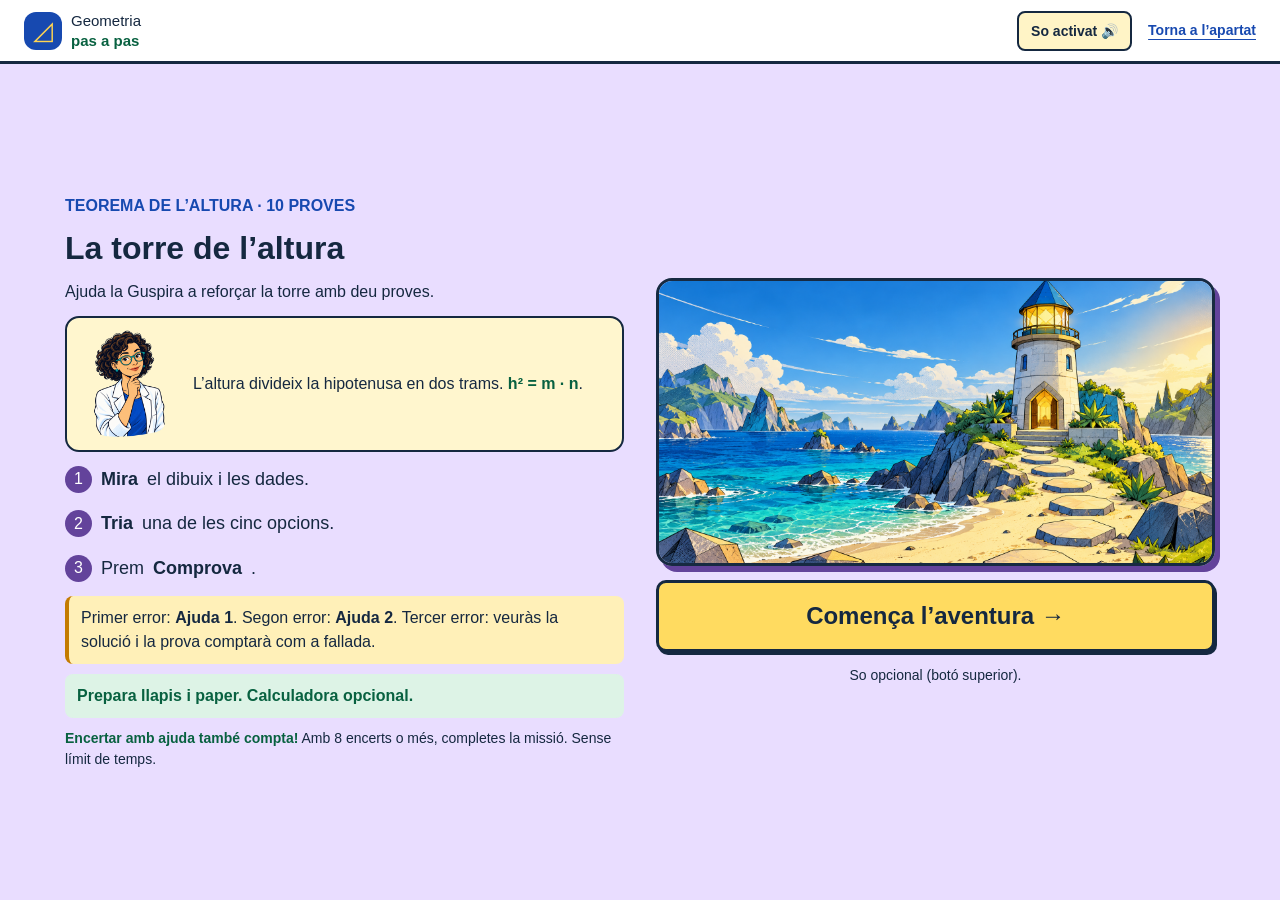
==== escape-altura.html @ a54a8c03 "Afegeix els escape rooms de l’altura i del catet" ====
<!doctype html>
<html lang="ca">
<head>
  <meta charset="utf-8">
  <meta name="viewport" content="width=device-width,initial-scale=1">
  <meta name="theme-color" content="#007763">
  <meta name="description" content="La torre de l’altura: deu proves guiades sobre el teorema de l’altura, amb dues ajudes i solucions pas a pas.">
  <title>La torre de l’altura · Geometria pas a pas</title>
  <link rel="stylesheet" href="styles.css?v=20261005-layout3">
  <link rel="stylesheet" href="escape-room.css?v=20261005-options5">
  <link rel="stylesheet" href="escape-screen.css?v=informe1">
  <link rel="stylesheet" href="escape-semblanca.css?v=20261005-triangles1">
  <link rel="stylesheet" href="escape-tales.css?v=20261022-tales1">
  <script src="escape-tales-data.js?v=informe1" defer></script>
  <script src="escape-tales-diagrams.js?v=projeccions1" defer></script>
  <script src="escape-audio.js?v=20261005-controls6" defer></script>
  <script src="escape-projeccions-data.js?v=projeccions1" defer></script>
  <script src="escape-report.js?v=informe1" defer></script>
  <script src="escape-tales.js?v=projeccions1" defer></script>
</head>
<body class="escape-body semblanca-escape tales-escape">
  <a class="skip" href="#game-main">Ves a la prova</a>
  <header class="escape-header"><a class="brand" href="index.html#teoremes/altura" data-return-home><span class="brand-mark" aria-hidden="true">◿</span><span>Geometria <strong>pas a pas</strong></span></a><div class="escape-header-actions"><button id="sound-toggle" class="sound-toggle" type="button" aria-pressed="true">So activat 🔊</button><a class="back-home" href="index.html#teoremes/altura" data-return-home>Torna a l’apartat</a></div></header>
  <div id="game"></div>
  <noscript><main class="home"><h1>Activa JavaScript</h1><p>El joc necessita JavaScript per mostrar les proves i comprovar les respostes.</p></main></noscript>
</body>
</html>
---- styles.css ----
:root{--ink:#152840;--muted:#4f6076;--blue:#1749b0;--teal:#006b61;--orange:#a44605;--purple:#6437a2;--paper:#f3f6fc;--line:#dce3ed;--soft-blue:#edf3ff;--soft-teal:#e8f7f3;--soft-orange:#fff3df;--radius:18px;--body:1.125rem}
*{box-sizing:border-box}html{scroll-behavior:auto}body{margin:0;color:var(--ink);background:var(--paper);font-family:"Atkinson Hyperlegible","Segoe UI",Arial,sans-serif;font-size:var(--body);line-height:1.65}a{color:var(--blue);text-underline-offset:4px}button,summary{font:inherit}a:focus-visible,button:focus-visible,summary:focus-visible{outline:3px solid #ab4700;outline-offset:4px}h1,h2,h3,h4,p{margin:0}h1{font-size:clamp(2rem,4vw,3.25rem);line-height:1.15;letter-spacing:-.035em}h2{font-size:1.65rem;line-height:1.3;letter-spacing:-.02em}h3{font-size:1.3rem;line-height:1.4}h4{font-size:1.1rem}p+p{margin-top:1rem}ul,ol{padding-left:1.5rem}li+li{margin-top:.6rem}sub{font-size:.7em;vertical-align:sub}sup{font-size:.7em}svg{display:block;width:100%;height:auto}svg text{font:18px "Segoe UI",Arial,sans-serif;fill:var(--ink)}svg .blue{fill:var(--soft-blue);stroke:var(--blue);stroke-width:3}svg .teal{fill:#cbf0e7;stroke:var(--teal);stroke-width:3}svg .orange{fill:#ffe6b4;stroke:var(--orange);stroke-width:3}svg .line{fill:none;stroke:var(--ink);stroke-width:2.5}svg .dash{stroke-dasharray:7 5}svg .accent{fill:none;stroke:var(--orange);stroke-width:3}
.skip{position:absolute;left:16px;top:-80px;background:white;padding:12px;z-index:50}.skip:focus{top:10px}.site-header{background:white;border-bottom:1px solid var(--line);padding:22px max(24px,calc((100vw - 1320px)/2));display:flex;align-items:center;justify-content:space-between;gap:24px}.brand{display:flex;align-items:center;gap:12px;color:var(--ink);text-decoration:none;font-size:1.1rem;line-height:1.3}.brand>span:last-child{display:flex;flex-direction:column}.brand-mark{display:grid;place-items:center;width:48px;height:48px;border-radius:12px;background:var(--blue);color:#ffd452;font-size:2rem}.main-nav{display:flex;gap:10px;flex-wrap:wrap}.main-nav a{padding:12px 14px;border-radius:9px;text-decoration:none;color:var(--muted);font-size:1rem;font-weight:600}.main-nav a[aria-current=page]{background:var(--soft-blue);color:var(--blue)}.main-nav a:hover{background:var(--paper)}
.home{max-width:1240px;padding:50px 28px 70px;margin:auto}.home-intro{display:grid;grid-template-columns:1.15fr 1fr;gap:48px;align-items:center;margin-bottom:42px}.eyebrow{font-size:.9rem;font-weight:700;letter-spacing:.09em;text-transform:uppercase;color:var(--blue);margin-bottom:15px}.home-intro p{margin-top:20px;max-width:39rem;color:var(--muted)}.home-art{background:white;border:1px solid var(--line);border-radius:var(--radius);padding:20px}.art-caption{display:flex;justify-content:space-around;gap:15px;text-align:center;font-size:.95rem;margin-top:8px}.pill{padding:3px 10px;border-radius:6px;color:var(--teal);background:var(--soft-teal);font-weight:600}.section-heading{display:flex;align-items:baseline;justify-content:space-between;gap:16px;margin-bottom:20px}.section-heading>p{font-size:1rem;color:var(--muted)}.path-grid{display:grid;grid-template-columns:repeat(3,1fr);gap:20px}.path-card{display:flex;flex-direction:column;background:white;border:1px solid var(--line);border-top:5px solid var(--card-color,var(--blue));border-radius:var(--radius);padding:26px;gap:15px}.path-card .number{font-size:.9rem;color:var(--card-color,var(--blue));font-weight:700}.path-card p{color:var(--muted);font-size:1rem}.path-card a{font-weight:700;margin-top:auto}.guide{display:flex;align-items:center;gap:22px;background:#fff9e7;border:1px solid #ead399;border-radius:var(--radius);padding:24px;margin-top:30px}.guide img{width:100px;height:100px;object-fit:contain;flex-shrink:0}.guide-name{color:#80520b;font-size:.9rem;font-weight:700;margin-bottom:4px}.guide p{max-width:55rem}.guide .inline-steps{display:flex;gap:20px;flex-wrap:wrap;font-size:1rem;margin-top:10px;color:var(--muted)}
.layout{max-width:1320px;margin:0 auto;display:grid;grid-template-columns:265px minmax(0,1fr);gap:38px;padding:32px 28px 70px}.sidebar{align-self:start;position:sticky;top:24px}.sidebar-label{font-size:.85rem;text-transform:uppercase;letter-spacing:.08em;font-weight:700;color:var(--muted);padding:0 12px;margin:12px 0}.topic-nav{display:flex;flex-direction:column;gap:4px}.topic-nav a{display:block;text-decoration:none;color:var(--muted);border-radius:9px;padding:11px 12px;font-size:1rem;line-height:1.4;border-left:3px solid transparent}.topic-nav a:hover{background:white}.topic-nav a[aria-current=page]{color:var(--blue);background:white;border-left-color:var(--blue);font-weight:700}.content{min-width:0}.lesson-head{padding:16px 0 28px}.lesson-head h1{font-size:2.5rem}.lesson-head>p{margin-top:15px;color:var(--muted);max-width:44rem}.breadcrumb{font-size:.9rem;color:var(--muted);margin-bottom:15px}.lesson-index{display:flex;gap:12px;flex-wrap:wrap;margin:22px 0 0}.lesson-index a{font-size:.95rem;font-weight:600}.lesson-section{margin-bottom:30px}.lesson-section>h2{margin-bottom:18px}.panel{background:white;border:1px solid var(--line);border-radius:var(--radius);padding:28px;margin:18px 0}.concept-grid{display:grid;grid-template-columns:1fr 1fr;gap:22px;align-items:center}.concept-grid p{max-width:36rem}.note{border-left:4px solid var(--teal);background:var(--soft-teal);padding:18px 22px;border-radius:0 12px 12px 0;margin:20px 0}.note.warning{border-left-color:var(--orange);background:var(--soft-orange)}.note h3{margin-bottom:8px}.step-list{list-style:none;padding:0;margin:20px 0;counter-reset:steps}.step-list li{display:flex;align-items:flex-start;gap:14px;counter-increment:steps;margin:0;padding:16px 0;border-bottom:1px solid var(--line)}.step-list li:last-child{border:0}.step-list li:before{content:counter(steps);display:grid;place-items:center;flex-shrink:0;width:31px;height:31px;border-radius:8px;background:var(--soft-blue);color:var(--blue);font-size:1rem;font-weight:700}.step-list li>div{min-width:0}.step-list strong{display:block}.formula{font-family:"Segoe UI",Arial,sans-serif;background:var(--soft-blue);border:1px solid #c8d8f6;border-radius:12px;padding:20px;text-align:center;margin:20px 0;font-size:1.3rem;line-height:1.5;overflow-x:auto}.formula-inner{display:inline-flex;align-items:center;gap:.3em;white-space:nowrap;max-width:none}.frac{display:inline-flex;vertical-align:middle;flex-direction:column;text-align:center;line-height:1.4;padding:0 .18em}.frac>span:first-child{border-bottom:1.5px solid currentColor;padding:0 .18em .15em}.frac>span:last-child{padding:.15em .18em 0}.root{display:inline-flex;align-items:center;vertical-align:middle}.radicand{border-top:1.5px solid currentColor;padding:.12em .12em 0}.root-symbol{font-size:1.5em;line-height:1}.root sup{align-self:flex-start;font-size:.65em}.legend{margin:16px 0}.legend>div{display:grid;grid-template-columns:minmax(110px,170px) 1fr;gap:18px;padding:9px 0}.legend dt{font-weight:700}.legend dd{margin:0}.figure-caption{font-size:.9rem;color:var(--muted);margin-top:10px}.criteria{display:grid;gap:18px}.criterion{padding:22px;border:1px solid var(--line);border-left:5px solid var(--teal);border-radius:12px;background:white}.criterion h3{color:var(--teal);margin-bottom:10px}.criterion p{font-size:1.05rem}
.problem{background:white;border:1px solid var(--line);border-radius:var(--radius);overflow:hidden;margin:22px 0}.problem-top{padding:24px 26px}.problem-label{font-size:.85rem;text-transform:uppercase;letter-spacing:.07em;color:var(--blue);font-weight:700;margin-bottom:10px}.problem h3{margin-bottom:12px}.problem .q{font-size:1.1rem;max-width:47rem}.solution-line{background:var(--soft-teal);border-radius:8px;margin-top:18px;padding:12px 16px;font-size:1rem;color:#075348}.solution-line strong{color:var(--teal)}.problem details{border-top:1px solid var(--line)}summary{cursor:pointer;padding:17px 26px;font-weight:650;color:var(--blue);font-size:1rem}summary::marker{color:var(--blue)}details[open]>summary{background:var(--soft-blue)}.resolution{padding:24px 26px}.resolution>h4{margin-top:20px;color:var(--blue)}.resolution>h4:first-child{margin-top:0}.resolution ul{margin:12px 0}.resolution .formula{font-size:1.12rem}.resolution .step-list li{padding:15px 0}.resolution .step-list .equation{display:inline-flex;align-items:center;flex-wrap:wrap;gap:.25em;font-size:1.15rem;line-height:1.6}.answer{background:#dff4eb;border:1px solid #a3d5be;border-left:5px solid var(--teal);border-radius:10px;padding:18px;margin-top:18px;color:#074e43;font-weight:650}.problem-figure{max-width:500px;margin:20px auto}.problem-figure svg text{font-size:17px}.lesson-end{display:flex;align-items:center;justify-content:space-between;gap:15px;margin-top:30px;padding-top:20px;border-top:1px solid var(--line);font-size:1rem}.topic-total{font-size:.95rem;color:var(--muted)}footer{max-width:1264px;margin:0 auto;padding:22px 28px;border-top:1px solid var(--line);display:flex;justify-content:space-between;gap:20px;font-size:.9rem;color:var(--muted)}
@media(min-width:1500px){body{--body:1.1875rem}}@media(max-width:1000px){.site-header{flex-direction:column;align-items:flex-start;padding:18px 24px}.main-nav{gap:5px}.layout{gap:24px;grid-template-columns:210px minmax(0,1fr)}.home-intro{gap:26px}.path-card{padding:20px}.concept-grid{grid-template-columns:1fr}.lesson-head h1{font-size:2.15rem}}
@media(max-width:720px){.site-header{padding:16px}.main-nav{display:grid;grid-template-columns:1fr 1fr;width:100%;gap:6px}.main-nav a{font-size:.9rem;text-align:center;padding:10px 7px}.brand>span:last-child{flex-direction:row;gap:5px;flex-wrap:wrap}.brand{font-size:1rem}.brand-mark{width:40px;height:40px}.home{padding:30px 18px 45px}.home-intro{grid-template-columns:1fr;gap:24px;margin-bottom:30px}.home-art{padding:14px}.path-grid{grid-template-columns:1fr}.section-heading{display:block}.section-heading>p{margin-top:10px}.guide{align-items:flex-start;padding:18px;gap:12px}.guide img{width:62px;height:62px}.guide .inline-steps{gap:8px 18px}.layout{display:block;padding:20px 18px 45px}.sidebar{position:static;margin-bottom:20px}.sidebar-label{margin-top:0}.topic-nav{display:grid;grid-template-columns:1fr 1fr;gap:6px}.topic-nav a{background:white;padding:10px;font-size:.9rem}.lesson-head{padding:10px 0 20px}.lesson-head h1{font-size:2rem}.panel{padding:20px}.legend>div{grid-template-columns:1fr;gap:3px;padding:10px 0}.problem-top,.resolution{padding:20px}summary{padding:16px 20px}.formula{font-size:1.05rem;padding:17px 10px}.resolution .formula{font-size:1rem}.lesson-end{align-items:flex-start;flex-direction:column}footer{flex-direction:column;gap:6px;padding:20px 18px}}
/* Còmic científic: tinta, vinyetes i la lletra dels apunts. */
body{font-family:"Segoe Print","Comic Sans MS","Segoe UI",sans-serif;line-height:1.85;background-color:#edf5ff;background-image:radial-gradient(#c9d9eb .7px,transparent .7px);background-size:12px 12px}strong{font-weight:700;color:#086140}h1,h2,h3{letter-spacing:0;line-height:1.5}.brand strong{color:#086140}.formula,svg text{font-family:"Segoe Print","Comic Sans MS","Segoe UI",sans-serif}.formula{font-weight:600}.site-header{border-bottom:3px solid var(--ink)}.main-nav a[aria-current=page]{border:2px solid var(--blue);padding:10px 12px}.home-art,.path-card,.panel,.problem{border:2px solid var(--ink);box-shadow:5px 5px 0 #c5d4e7}.path-card{border-top:6px solid var(--card-color,var(--blue))}.guide{background:#fff6cd;border:2px solid var(--ink);box-shadow:4px 4px 0 #e5cf7e}.guide img{height:155px;width:115px}.lesson-head h1{line-height:1.5}.mission-badge{display:inline-block;background:#ffdc67;border:2px solid var(--ink);padding:5px 14px;border-radius:9px;font-size:1rem;transform:rotate(-1deg);margin-bottom:20px;font-weight:700}.home-intro{grid-template-columns:1.15fr 1fr}.home-intro h1{font-size:clamp(2rem,3.3vw,3.2rem)}.formula-inner{gap:.4em}.equation{row-gap:14px}.step-caption{display:block;font-size:1rem;color:var(--muted);margin-bottom:8px}.step-list li>div{width:100%}.answer{color:#086140;font-weight:700}.legend dt{color:#086140}.mission-guide{margin:0 0 30px}.guide-name{letter-spacing:.03em}.home-art{padding:24px}.home-art img{width:100%;height:260px;object-fit:contain}.island-route{display:flex;justify-content:space-around;gap:8px;text-align:center;font-size:.95rem;margin-top:20px;color:var(--teal);font-weight:700}.home-art svg{margin-top:14px}.home-art h2{font-size:1.35rem;text-align:center}.guide p{font-size:1.05rem}.mission-art{display:grid;grid-template-columns:140px 1fr;gap:20px;align-items:center}.mission-art img{width:140px;max-height:190px;object-fit:contain}.mission-art>div{min-width:0}.lesson-index{gap:20px}.sidebar .guide{box-shadow:none;padding:14px;display:block;font-size:.95rem}.sidebar .guide img{width:90px;height:125px;margin:0 auto 12px;display:block}.sidebar .guide p{font-size:.9rem}.sidebar .guide-name{font-size:.8rem}.topic-nav a[aria-current=page]{border:2px solid var(--blue);padding:9px 10px}.solution-line{line-height:1.8}.problem-figure{background:#f8fbff;padding:12px;border:1px solid var(--line);border-radius:10px}
@media(max-width:720px){.home-intro{grid-template-columns:1fr}.guide img{width:78px;height:115px}.guide p{font-size:1rem}.home-art img{height:210px}.mission-art{grid-template-columns:85px 1fr;gap:12px}.mission-art img{width:85px;max-height:140px}.home-art{padding:18px}.sidebar .guide{display:none}.island-route{font-size:.8rem}.lesson-head h1{font-size:1.8rem}.formula{font-size:1rem}.legend>div{display:block}.legend dd{margin-top:5px}}
.mission-badge{max-width:calc(100% - 20px);border:4px solid var(--ink);padding:18px 32px;font-size:clamp(1.45rem,3.5vw,2.7rem);line-height:1.55;transform:rotate(-7deg);transform-origin:center;box-shadow:6px 8px 0 var(--ink);margin-top:18px;margin-bottom:50px}
.formula-inner{display:inline;white-space:normal;line-height:2}.frac{white-space:nowrap}figure{margin:20px 0}.content>.guide{margin-top:0;margin-bottom:28px}.formula{color:#086140;font-weight:700}.solution-line{font-weight:700}
@media(max-width:720px){svg text,.problem-figure svg text{font-size:30px}}
/* La portada també ha de funcionar dins del lateral del navegador. */
.topic-nav a.subtopic{margin-left:18px;padding:9px 12px;border-left:3px solid var(--teal);border-radius:0 8px 8px 0;font-size:.95rem;color:var(--teal)}.topic-nav a.subtopic[aria-current=location]{background:#dff4eb;font-weight:700}.topic-group>a:first-child{margin-bottom:4px}.application-head{border:2px solid var(--teal);border-left:6px solid var(--teal);border-radius:12px;padding:22px;background:#e8f7f3;margin-bottom:24px}.application-head h2{margin:8px 0 14px}.scale-application{margin-top:44px;padding-top:24px;border-top:3px solid var(--teal)}.scale-application>h3{margin:24px 0 12px}@media(min-width:1001px){.path-grid{grid-template-columns:repeat(2,minmax(0,1fr))}}@media(max-width:720px){.ratio-nav{grid-template-columns:1fr}.main-nav a:last-child{grid-column:1/-1}.application-head{padding:18px}}
@media(max-width:1000px){.home-intro{grid-template-columns:minmax(0,1fr);gap:32px}.home-intro>div{min-width:0}.home-art{max-width:760px;width:100%;margin-inline:auto}.mission-art{grid-template-columns:110px minmax(0,1fr);align-items:start}.mission-art img{width:110px;height:155px}.home-art>svg{max-width:560px;margin-inline:auto}.home-intro p{max-width:none}.mission-badge{margin-top:26px;margin-bottom:38px}.path-grid{grid-template-columns:1fr}.section-heading{align-items:flex-start}.path-card{padding:24px}}
@media(max-width:480px){.mission-art{grid-template-columns:1fr}.mission-art img{width:90px;height:125px;justify-self:center}.home-art h2{text-align:left}.mission-badge{padding:16px 22px}.art-caption{flex-wrap:wrap}.section-heading{display:block}}
@media print{body{background:white;font-size:12pt}.site-header,.sidebar,.lesson-index,footer,.lesson-end,.skip,.guide{display:none}.layout,.home{display:block;max-width:none;padding:0}.problem{break-inside:avoid;box-shadow:none}.problem details{display:block}.problem details>.resolution{display:block}.panel{border:1px solid #aaa;box-shadow:none}.formula{overflow:visible}.home-intro,.path-grid{display:block}}
---- escape-room.css ----
.escape-body{background-color:#e9f3ff}.escape-header{padding:18px max(20px,calc((100vw - 1200px)/2));display:flex;justify-content:space-between;align-items:center;gap:20px;background:white;border-bottom:3px solid var(--ink)}.back-home{font-size:1rem;font-weight:700}.escape-main{max-width:1200px;margin:auto;padding:28px 24px 60px}.escape-main h1{font-size:clamp(1.7rem,3.1vw,2.8rem)}.escape-main h2{font-size:1.5rem}.escape-main p{max-width:55rem}.escape-intro{display:grid;grid-template-columns:1.1fr 1fr;gap:30px;align-items:start}.escape-art{border:3px solid var(--ink);border-radius:18px;overflow:hidden;box-shadow:5px 6px 0 #b4c8e1;background:#d5f0ef}.escape-art img{display:block;width:100%;aspect-ratio:16/10;object-fit:cover}.escape-art figcaption{padding:14px 20px;background:white;font-size:.95rem}.escape-title{margin-bottom:20px}.escape-kicker{color:var(--blue);font-size:.9rem;font-weight:700;margin-bottom:10px}.escape-btn{display:inline-block;border:2px solid var(--ink);border-radius:10px;padding:13px 22px;box-shadow:3px 4px 0 var(--ink);background:#ffdb60;color:var(--ink);font:700 1.1rem "Segoe Print","Comic Sans MS","Segoe UI",sans-serif;text-decoration:none;cursor:pointer;min-height:48px}.escape-btn:hover{background:#ffe998}.escape-btn:disabled{opacity:.65;cursor:default;box-shadow:none}.escape-btn.secondary{background:white;box-shadow:2px 3px 0 #c5d4e7}.escape-btn.small{padding:10px 16px;font-size:1rem}.escape-actions{display:flex;gap:16px;align-items:center;flex-wrap:wrap;margin-top:24px}.escape-rules{margin:22px 0}.escape-rules li{margin:10px 0}.escape-example{border:2px solid var(--ink);background:white;border-radius:14px;padding:20px;margin:22px 0}.escape-example strong{display:inline}.escape-example svg{max-width:470px;margin:15px auto}.escape-coach{display:flex;gap:18px;align-items:center;padding:18px 24px;background:#fff6ce;border:2px solid var(--ink);border-radius:14px;margin:22px 0}.escape-coach img{width:95px;height:135px;object-fit:contain}.escape-coach p{font-size:1.05rem}.escape-coach strong{display:inline}.scoreboard{position:sticky;top:0;z-index:5;background:white;border:2px solid var(--ink);border-radius:14px;padding:12px 20px;box-shadow:3px 4px 0 #bdcfe4;margin-bottom:24px}.score-labels{display:flex;align-items:center;justify-content:space-between;gap:15px;font-size:1rem;font-weight:700;margin-bottom:8px}.score-good{color:#086140}.score-bad{color:#ac2435}.score-track{display:flex;width:100%;height:23px;gap:3px;background:#edf0f5;border-radius:8px;overflow:hidden;border:1px solid #d3dce5}.score-slot{flex:1;background:#edf0f5;position:relative}.score-slot.good{background:#18814b}.score-slot.bad{background:#c62c42}.score-slot.good:after{content:'✓';color:white;display:block;text-align:center;line-height:21px;font:700 18px Arial}.score-slot.bad:after{content:'×';color:white;display:block;text-align:center;line-height:21px;font:700 21px Arial}.score-middle{font-size:.9rem;color:var(--muted)}.trial-layout{display:grid;grid-template-columns:310px minmax(0,1fr);gap:28px;align-items:start}.trial-scene{position:sticky;top:110px}.trial-scene img{aspect-ratio:4/3}.trial-card{min-width:0;background:white;border:3px solid var(--ink);border-radius:18px;padding:26px;box-shadow:5px 6px 0 #c4d5e9}.trial-card .escape-kicker{margin-bottom:8px}.trial-card h1{font-size:1.8rem;line-height:1.45;margin-bottom:14px}.trial-prompt{font-size:1.15rem;margin-top:12px}.trial-visual{padding:18px 10px;background:#f1f7ff;border:1px solid #c7d7ef;border-radius:12px;margin:20px 0}.trial-visual svg{max-width:580px;margin:auto}.trial-visual svg text{font:25px "Segoe Print","Comic Sans MS","Segoe UI",sans-serif;fill:var(--ink)}.trial-visual svg .dim{font-size:27px;font-weight:700}.trial-visual svg .grid{stroke:#bdd1e8;stroke-width:1}.trial-visual .scene-caption{margin-top:10px;font-size:.9rem;color:var(--muted);text-align:center}.answer-options{display:grid;gap:12px;margin:18px 0}.answer-option{display:flex;align-items:center;gap:14px;text-align:left;padding:14px 18px;background:white;border:2px solid #abc0da;border-radius:12px;color:var(--ink);font:600 1.1rem "Segoe Print","Comic Sans MS","Segoe UI",sans-serif;min-height:62px;cursor:pointer}.answer-option:hover:not(:disabled){border-color:var(--blue);background:#f1f6ff}.answer-option[aria-pressed=true]{border:3px solid var(--blue);background:#eaf1ff;padding:13px 17px}.choice-letter{display:grid;place-items:center;flex-shrink:0;width:32px;height:32px;background:#e7effb;border:1px solid #b8cce8;border-radius:7px;color:var(--blue);font-weight:700}.answer-option:disabled{cursor:default;opacity:1}.answer-option.correct-answer{border-color:#137148;background:#e2f6e9}.answer-option.wrong-answer{border-color:#ba283b;background:#fff0f2}.answer-option.tried{border-color:#ba283b;background:#fff4f5;color:#8f2935}.attempt-note{font-size:1rem;color:var(--muted);margin-bottom:12px}.hint-buttons{display:flex;gap:12px;flex-wrap:wrap;margin-top:22px}.hint-box{border-left:4px solid #b27300;background:#fff5d7;border-radius:0 10px 10px 0;padding:14px 18px;margin-top:12px;font-size:1.05rem}.trial-feedback{border:2px solid #c8d7e6;border-radius:12px;padding:18px;margin-top:22px;background:#f1f6ff}.trial-feedback.good{border-color:#15814f;background:#e9f8ef}.trial-feedback.retry{border-color:#b27607;background:#fff5dd}.trial-feedback.bad{border-color:#ba283b;background:#fff0f2}.trial-feedback h2{font-size:1.3rem;margin-bottom:10px}.trial-feedback p{font-size:1.05rem}.trial-feedback ul{margin:15px 0}.trial-feedback strong{display:inline}.result-panel{max-width:900px;margin:0 auto}.result-hero{background:#e7f8ed;border:3px solid var(--ink);border-radius:18px;padding:26px}.result-hero.practice{background:#fff1da}.result-hero h1{margin-bottom:12px}.result-list{display:grid;gap:14px;margin-top:28px}.result-item{background:white;border:2px solid var(--ink);border-radius:12px;padding:18px}.result-item h3{font-size:1.1rem}.result-item p{font-size:1rem;margin-top:6px}.result-tag{font-weight:700;color:#086140}.result-tag.bad{color:#ac2435}.escape-banner{display:grid;grid-template-columns:1fr 1.1fr;gap:26px;align-items:center;border:3px solid var(--ink);border-radius:18px;background:#fff3c5;box-shadow:6px 7px 0 #172a41;margin:10px 0 55px;overflow:hidden}.escape-banner>div{padding:28px 28px 28px 0}.escape-banner>img{width:100%;height:100%;min-height:290px;object-fit:cover}.escape-banner h2{font-size:1.8rem;margin:10px 0 15px}.escape-banner p{margin-bottom:16px;font-size:1.05rem}.escape-banner .escape-btn{margin-top:8px}.escape-banner .new-window-note{font-size:.9rem;color:var(--muted);margin-top:14px;margin-bottom:0}.escape-banner .escape-kicker{color:#805000}.proportional-intro{margin-top:14px;font-size:1.05rem}.proportional-intro strong{display:inline}
@media(max-width:900px){.trial-layout{grid-template-columns:230px minmax(0,1fr)}.trial-card{padding:20px}.escape-intro{grid-template-columns:1fr}.escape-banner{grid-template-columns:1fr 1.2fr}.escape-banner h2{font-size:1.45rem}.trial-scene{top:115px}.escape-art img{aspect-ratio:16/9}}
@media(max-width:680px){.escape-header{padding:14px 18px}.escape-header .brand{max-width:180px}.back-home{font-size:.85rem}.escape-main{padding:20px 16px 40px}.escape-main h1{font-size:1.8rem}.trial-layout{grid-template-columns:1fr;gap:18px}.trial-scene{position:static}.trial-scene img{height:170px;aspect-ratio:auto}.trial-scene figcaption{padding:9px 15px}.trial-card{padding:18px}.trial-card h1{font-size:1.4rem}.scoreboard{padding:10px 12px;margin-bottom:18px}.score-labels{font-size:.9rem;gap:8px}.score-middle{font-size:.8rem}.escape-coach{padding:14px;gap:12px}.escape-coach img{width:70px;height:105px}.escape-coach p{font-size:1rem}.trial-visual{padding:16px 5px}.trial-visual svg text{font-size:30px}.trial-visual svg .dim{font-size:33px}.answer-option{font-size:1rem;padding:14px 12px}.answer-option[aria-pressed=true]{padding:13px 11px}.escape-banner{grid-template-columns:1fr;margin-bottom:42px}.escape-banner>img{height:190px;min-height:0}.escape-banner>div{padding:4px 22px 24px}.escape-banner h2{font-size:1.55rem}.escape-btn{font-size:1rem}.escape-actions{gap:14px}.result-hero{padding:20px}.trial-prompt{font-size:1.05rem}.escape-example{padding:15px}}
@media(prefers-reduced-motion:reduce){*{scroll-behavior:auto!important}}
.escape-coach.portrait-full img{width:110px;height:175px}.escape-coach.portrait-half img{width:140px;height:150px}.escape-coach.portrait-close img{width:140px;height:130px}.trial-scene .escape-coach{flex-direction:column;gap:10px;text-align:left;padding:18px}.trial-scene .escape-coach img{object-fit:contain;flex-shrink:0}.trial-scene .escape-coach.portrait-full img{width:145px;height:220px}.trial-scene .escape-coach.portrait-half img{width:180px;height:175px}.trial-scene .escape-coach.portrait-close img{width:180px;height:150px}.shape-grid.many{grid-template-columns:repeat(3,minmax(0,1fr));max-width:none}@media(max-width:680px){.trial-scene .escape-coach{display:grid;grid-template-columns:90px minmax(0,1fr);gap:14px;text-align:left;padding:14px}.trial-scene .escape-coach.portrait-full img{width:90px;height:130px}.trial-scene .escape-coach.portrait-half img{width:90px;height:95px}.trial-scene .escape-coach.portrait-close img{width:90px;height:80px}.escape-coach.portrait-full img{width:80px;height:130px}.escape-coach.portrait-half img{width:95px;height:105px}.escape-coach.portrait-close img{width:95px;height:90px}.shape-grid.many{grid-template-columns:repeat(2,minmax(0,1fr));max-width:none}.shape-grid.many svg{max-height:none}.shape-grid.many svg text{font-size:28px}.shape-grid.many svg .dim{font-size:33px}}
@media(min-width:681px) and (max-width:1000px){.home .escape-banner{grid-template-columns:1fr;gap:0}.home .escape-banner>img{height:230px;min-height:0;aspect-ratio:auto}.home .escape-banner>div{padding:24px 28px}.home .escape-banner h2{font-size:1.7rem}}
.answer-option.correct-answer{color:#086140;font-weight:700}
.escape-art>img{height:auto}.trial-scene>.escape-art>img{aspect-ratio:4/3}.trial-scene .escape-coach img{aspect-ratio:auto}@media(min-width:681px){.escape-banner>img{height:auto;min-height:0;aspect-ratio:4/3}}@media(max-width:680px){.trial-scene>.escape-art>img{height:170px;aspect-ratio:auto}}
.escape-header-actions{display:flex;align-items:center;gap:20px}.sound-toggle{border:2px solid var(--ink);border-radius:8px;padding:10px 14px;font:600 .9rem "Segoe Print","Comic Sans MS",sans-serif;min-height:44px;background:#fff4c6;color:var(--ink);cursor:pointer}.sound-toggle:focus-visible{outline:4px solid #1749b0;outline-offset:3px}.result-art{margin-top:24px}.result-art img{max-height:320px;object-fit:cover}.sound-note{font-size:.95rem}@media(max-width:680px){.escape-header{flex-wrap:wrap}.escape-header-actions{gap:16px;width:100%;justify-content:space-between}.shape-grid svg text{font-size:25px}.shape-grid svg .dim{font-size:27px}}
.shape-grid{display:grid;grid-template-columns:repeat(2,minmax(0,1fr));gap:12px}.shape-grid.single{grid-template-columns:minmax(0,300px);justify-content:center}.shape-grid svg{width:100%;display:block}.materials{border-left:5px solid #007763;background:#e5f4ef;border-radius:8px;padding:16px 20px}.materials h2{margin-top:0}.trial-feedback ol{padding-left:26px;margin:16px 0}.trial-feedback li{margin:10px 0}.result-item ol{font-size:1rem;padding-left:24px}.escape-btn:focus-visible,.answer-option:focus-visible{outline:4px solid #1749b0;outline-offset:4px}.escape-art{margin:0}.escape-example p{margin:12px 0}@media(max-width:680px){.shape-grid{grid-template-columns:1fr;max-width:280px;margin:auto}.shape-grid.single{grid-template-columns:1fr}.score-labels{flex-wrap:wrap}.materials{padding:15px}.escape-intro{display:flex;flex-direction:column}.escape-intro>.escape-art{order:-1}.trial-scene .escape-coach{margin:14px 0 0}.trial-visual svg{max-height:245px}}
---- escape-screen.css ----
/* Una pantalla per pas. Les pantalles petites separen observar i respondre. */
body.escape-body{height:100dvh;display:flex;flex-direction:column;overflow:hidden;line-height:1.5;font-size:16px;background-color:#eee3ff;background-image:none}
.escape-body .escape-header{flex:none;height:64px;padding:8px 24px;gap:12px}
.escape-body .brand{font-size:15px;gap:9px}.escape-body .brand-mark{width:38px;height:38px;font-size:26px}
.escape-body .escape-header-actions{gap:16px}.escape-body .sound-toggle{min-height:40px;padding:7px 12px;font-size:14px}.escape-body .back-home{font-size:14px}
.escape-body #game{flex:1;min-height:0;position:relative}
.escape-body .escape-main{height:100%;max-width:1380px;padding:16px 24px;margin:auto;display:flex;flex-direction:column;gap:14px}
.escape-body h1{font-size:clamp(24px,2.5vw,34px);line-height:1.3;margin:0}.escape-body h2{font-size:20px;line-height:1.4;margin:0}.escape-body p+p{margin-top:10px}
.escape-body .escape-kicker{font-size:13px;line-height:1.4;margin:0 0 6px}
.escape-body .escape-intro{height:100%;display:grid;grid-template-columns:1.12fr 1fr;gap:30px;align-items:center}
.escape-body .intro-copy{min-width:0}.escape-body .intro-copy>p:not(.escape-kicker){margin:10px 0}
.escape-body .escape-coach{margin:12px 0;padding:12px 16px;gap:18px}.escape-body .escape-coach p{font-size:16px;line-height:1.5}
.escape-body .escape-coach.portrait-full img{width:75px;height:108px}.escape-body .escape-coach.portrait-half img{width:95px;height:108px}.escape-body .escape-coach.portrait-close img{width:95px;height:95px}
.escape-body .escape-example{margin:12px 0;padding:14px 18px}.escape-body .escape-example p{margin:8px 0 0}
.escape-body .materials{padding:12px 16px;margin:12px 0}.escape-body .intro-detail>h2{margin:12px 0 6px}
.escape-body .escape-rules{padding-left:22px;margin:6px 0 10px}.escape-body .escape-rules li{margin:5px 0}
.escape-body .intro-launch{display:flex;flex-direction:column;gap:18px;min-width:0}.escape-body .intro-launch .escape-art img{height:clamp(160px,35vh,340px);aspect-ratio:auto;object-fit:cover}
.escape-body .escape-art{margin:0;border-radius:14px;box-shadow:3px 4px 0 #b4c8e1}.escape-body .escape-art figcaption{font-size:14px;padding:10px 14px;line-height:1.5}
.escape-body .escape-btn{font-size:16px;padding:10px 16px;min-height:44px;line-height:1.4;box-shadow:2px 3px 0 var(--ink)}
.escape-body .escape-btn.small{font-size:15px;min-height:40px;padding:8px 12px}
.escape-body .start-button{font-size:clamp(21px,2vw,28px);min-height:72px;width:100%;padding:16px 22px;border-width:3px}
.escape-body .sound-note{font-size:14px;margin:0;text-align:center}.escape-body .guide-button{display:none}
.escape-body .scoreboard{position:static;flex:none;padding:8px 14px;margin:0;border-radius:12px}.escape-body .score-labels{font-size:15px;margin-bottom:5px}.escape-body .score-middle{font-size:14px}.escape-body .score-track{height:19px}.escape-body .score-slot.good:after,.escape-body .score-slot.bad:after{font-size:16px;line-height:17px}
.escape-body .trial-layout{flex:1;min-height:0;display:grid;grid-template-columns:230px minmax(0,1fr);gap:20px;align-items:stretch}
.escape-body .trial-scene{position:static;min-height:0}.escape-body .trial-scene>.escape-art>img{height:clamp(120px,25vh,230px);aspect-ratio:auto;object-fit:cover}
.escape-body .trial-scene .escape-coach{display:flex;flex-direction:column;gap:8px;padding:12px;text-align:center;margin:14px 0 0}.escape-body .trial-scene .escape-coach.portrait-full img{width:125px;height:175px}.escape-body .trial-scene .escape-coach.portrait-half img{width:150px;height:160px}.escape-body .trial-scene .escape-coach.portrait-close img{width:150px;height:145px}
.escape-body .trial-card{height:100%;padding:18px;display:flex;flex-direction:column;gap:14px;border-radius:14px;min-height:0}.escape-body .trial-heading{flex:none}.escape-body .trial-card h1{font-size:25px;margin:0}.escape-body .trial-prompt{font-size:17px;line-height:1.5;margin:8px 0 0}
.escape-body .trial-workspace{display:grid;grid-template-columns:minmax(0,1fr) minmax(0,1.1fr);gap:18px;flex:1;min-height:0;align-items:stretch}
.escape-body .trial-visual{margin:0;padding:12px;display:flex;flex-direction:column;min-height:0}.escape-body .shape-grid{flex:1;min-height:0;width:100%;max-width:none;grid-template-columns:repeat(2,minmax(0,1fr));gap:8px;align-content:center;margin:0}.escape-body .shape-grid.single{grid-template-columns:minmax(0,1fr)}.escape-body .shape-grid.many{grid-template-columns:repeat(3,minmax(0,1fr));grid-template-rows:repeat(2,minmax(0,1fr))}
.escape-body .shape-grid svg{width:100%;height:100%;max-height:240px;object-fit:contain}.escape-body .shape-grid.many svg{max-height:210px}.escape-body .shape-grid svg text{font-size:30px}.escape-body .shape-grid svg .dim{font-size:35px}
.escape-body .scene-caption{flex:none;font-size:13px!important;line-height:1.5;margin:8px 0 0!important}
.escape-body .answer-workspace{display:flex;flex-direction:column;min-height:0;gap:10px}.escape-body .answer-options{display:grid;gap:8px;margin:0;flex:1;grid-template-rows:repeat(5,minmax(0,1fr))}.escape-body .answer-option{font-size:16px;line-height:1.4;min-height:44px;padding:8px 10px;gap:10px;border-width:2px}.escape-body .answer-option[aria-pressed=true]{padding:7px 9px;border-width:3px}.escape-body .choice-letter{width:27px;height:27px;font-size:15px}
.escape-body .trial-controls{flex:none;display:grid;gap:8px}.escape-body .attempt-note{font-size:14px;line-height:1.5;margin:0;min-height:21px}.escape-body .hint-buttons{display:flex;gap:10px;margin:0}.escape-body .hint-buttons>*{flex:1}
.escape-body .trial-view-nav,.escape-body .observe-next,.escape-body .initial-measures,.escape-body .answer-prompt{display:none}
.escape-body .result-panel{flex:1;min-height:0;width:100%;max-width:1150px;display:grid;grid-template-columns:1.15fr 1fr;gap:24px;align-items:center}.escape-body .result-hero{padding:22px}.escape-body .result-hero>p{margin-top:10px}.escape-body .result-art{margin:0}.escape-body .result-art img{height:min(40vh,320px);max-height:none}.escape-body .escape-actions{gap:14px;margin-top:18px}
.escape-dialog{border:3px solid var(--ink);border-radius:18px;background:#fffaf0;color:var(--ink);padding:22px;width:min(650px,calc(100vw - 28px));max-height:calc(100dvh - 28px);box-shadow:7px 8px 0 #172a4170;line-height:1.6;font-size:18px;overflow:visible}
.escape-dialog::backdrop{background:#142840a8}.dialog-top{display:flex;gap:16px;align-items:start;justify-content:space-between;margin-bottom:16px}.dialog-top h2{font-size:23px;line-height:1.4}.dialog-close{font:700 26px Arial;flex:none;border:2px solid var(--ink);border-radius:8px;background:white;min-width:42px;min-height:42px;cursor:pointer;color:var(--ink)}.dialog-content p+p{margin-top:16px}.dialog-actions{display:flex;flex-wrap:wrap;gap:14px;margin-top:22px}.step-navigation,.review-navigation{display:flex;justify-content:space-between;gap:14px;width:100%}.dialog-actions>.escape-btn{width:100%}.solution-answer{background:#ddf3e6;padding:12px 16px;border-left:5px solid #137148;border-radius:8px}.step-label{color:var(--blue);font-size:15px;font-weight:700}.solution-step{border:2px solid #afc8de;background:white;padding:14px;border-radius:10px}.review-prompt{font-size:16px}
@media(max-height:780px){.escape-body .intro-detail{display:none}.escape-body .guide-button{display:inline-block}.escape-body .escape-intro{gap:24px}.escape-body .intro-launch .escape-art img{height:32vh}.escape-body .trial-scene .escape-coach.portrait-full img{height:140px}.escape-body .trial-scene .escape-coach.portrait-half img{height:125px}.escape-body .trial-scene .escape-coach.portrait-close img{height:110px}.escape-body .trial-scene>.escape-art>img{height:21vh}}
@media(max-width:980px),(max-height:650px){
 .escape-body .trial-main{gap:10px}.escape-body .trial-layout{grid-template-columns:1fr;gap:10px;grid-template-rows:68px minmax(0,1fr)}.escape-body .trial-scene{display:flex;gap:12px;align-items:stretch}.escape-body .trial-scene>.escape-art{width:130px;flex:none}.escape-body .trial-scene>.escape-art>img{height:100%;width:100%;object-fit:cover}.escape-body .trial-scene figcaption{display:none}.escape-body .trial-scene .escape-coach{flex:1;display:flex;flex-direction:row;gap:12px;margin:0;padding:5px 12px;text-align:left}.escape-body .trial-scene .escape-coach img{height:56px!important;width:56px!important}.escape-body .trial-scene .escape-coach p{font-size:15px}
 .escape-body .trial-card{gap:10px;padding:14px}.escape-body .trial-card h1{font-size:22px}.escape-body .trial-prompt{font-size:16px;line-height:1.5}.escape-body .trial-view-nav{display:flex;gap:10px;flex:none}.trial-view-nav button{border:2px solid #abc0da;border-radius:8px;background:white;color:var(--ink);font:600 16px "Segoe Print","Comic Sans MS",sans-serif;min-height:42px;flex:1;cursor:pointer}.trial-view-nav button[aria-pressed=true]{border-color:var(--blue);background:#eaf1ff;color:var(--blue)}
 .escape-body .trial-workspace{display:flex;flex-direction:column}.escape-body .trial-visual{flex:1}.escape-body .answer-workspace{flex:1}.escape-body .view-observe .answer-workspace,.escape-body .view-answer .trial-visual{display:none}.escape-body .view-observe .observe-next{display:block;flex:none}.escape-body .initial-measures{display:block;font-size:15px;line-height:1.5;margin:0}.escape-body .answer-options{gap:6px}.escape-body .answer-option{font-size:16px;padding:7px 10px}.escape-body .answer-option[aria-pressed=true]{padding:6px 9px}.escape-body .shape-grid svg{max-height:none}.escape-body .shape-grid.many{grid-template-columns:repeat(3,minmax(0,1fr))}.escape-body .shape-grid.many svg text{font-size:32px}.escape-body .shape-grid.many svg .dim{font-size:38px}
}
@media(max-width:680px){
 .escape-body .escape-header{height:56px;flex-wrap:nowrap;padding:6px 12px}.escape-body .brand{font-size:12px;gap:6px}.escape-body .brand>span:last-child{flex-direction:column;gap:0}.escape-body .brand-mark{width:30px;height:30px;font-size:23px}.escape-body .escape-header-actions{width:auto;gap:10px}.escape-body .back-home{font-size:12px}.escape-body .sound-toggle{font-size:12px;padding:6px;min-height:36px}
 .escape-body .escape-main{padding:10px 12px;gap:10px}.escape-body .escape-intro{display:flex;flex-direction:column;gap:12px;justify-content:center;align-items:stretch}.escape-body .intro-copy{display:contents}.escape-body .intro-copy>.escape-kicker{order:0}.escape-body .intro-copy>h1{order:1;font-size:25px}.escape-body .intro-copy>p:not(.escape-kicker){order:2;margin:0;font-size:16px}.escape-body .intro-launch{order:3;gap:10px}.escape-body .intro-launch .escape-art img{height:clamp(95px,16vh,150px)}.escape-body .intro-launch figcaption,.escape-body .intro-launch .sound-note{display:none}.escape-body .start-button{min-height:58px;font-size:22px;padding:12px}.escape-body .intro-copy>.escape-coach{display:none}.escape-body .intro-copy>.escape-example{order:4;padding:10px 12px;margin:0}.escape-body .escape-example h2{font-size:17px}.escape-body .escape-example p{font-size:15px;margin-top:4px}.escape-body .intro-detail{display:none}.escape-body .materials{order:5;padding:10px 12px;margin:0;font-size:15px}.escape-body .guide-button{order:6;display:block}
 .escape-body .scoreboard{padding:6px 10px}.escape-body .score-labels{font-size:13px;gap:8px;flex-wrap:nowrap;line-height:1.3}.escape-body .score-middle{font-size:12px}.escape-body .score-track{height:16px}.escape-body .score-slot.good:after,.escape-body .score-slot.bad:after{font-size:14px;line-height:14px}
 .escape-body .trial-layout{grid-template-rows:54px minmax(0,1fr);gap:8px}.escape-body .trial-scene>.escape-art{width:90px}.escape-body .trial-scene .escape-coach{gap:7px;padding:4px 8px}.escape-body .trial-scene .escape-coach img{height:44px!important;width:44px!important}.escape-body .trial-scene .escape-coach p{font-size:13px}.escape-body .trial-card{padding:10px;gap:8px}.escape-body .trial-card h1{font-size:19px}.escape-body .trial-prompt{font-size:15px;line-height:1.5;margin-top:4px}.escape-body .escape-kicker{font-size:11px;margin-bottom:4px}.escape-body .trial-view-nav{gap:8px}.trial-view-nav button{font-size:15px;min-height:36px}.escape-body .trial-visual{padding:6px}.escape-body .scene-caption{font-size:12px!important;margin-top:4px!important}.escape-body .shape-grid.many{grid-template-columns:repeat(2,minmax(0,1fr));grid-template-rows:repeat(3,minmax(0,1fr));gap:3px}.escape-body .shape-grid.many svg text{font-size:30px}.escape-body .shape-grid.many svg .dim{font-size:36px}.escape-body .answer-option{font-size:15px;min-height:42px;gap:8px;padding:6px 8px}.escape-body .answer-option[aria-pressed=true]{padding:5px 7px}.escape-body .choice-letter{width:23px;height:23px;font-size:14px}.escape-body .initial-measures{font-size:14px}.escape-body .answer-workspace{gap:6px}.escape-body .attempt-note{font-size:13px;min-height:20px}.escape-body .trial-controls{gap:6px}.escape-body .escape-btn{font-size:15px;min-height:40px;padding:8px 12px}.escape-body .escape-btn.small{font-size:14px;min-height:36px;padding:6px 10px}
 .escape-body .result-panel{display:flex;flex-direction:column;justify-content:center;gap:14px}.escape-body .result-hero{padding:16px;width:100%}.escape-body .result-hero h1{font-size:24px}.escape-body .result-hero>p{font-size:16px}.escape-body .result-hero .escape-coach{margin:12px 0}.escape-body .result-hero .escape-coach img{height:90px;width:65px}.escape-body .result-art{width:100%;order:-1}.escape-body .result-art img{height:18vh}.escape-body .result-art figcaption{display:none}.escape-body .escape-actions{margin-top:12px;gap:10px}.escape-body .escape-actions>*{flex:1}
 .escape-dialog{padding:16px;font-size:16px;line-height:1.5}.dialog-top{margin-bottom:12px}.dialog-top h2{font-size:20px}.dialog-content p+p{margin-top:12px}.dialog-actions{margin-top:16px;gap:10px}.dialog-close{min-height:36px;min-width:36px}.step-navigation,.review-navigation{gap:10px}.solution-answer,.solution-step{padding:10px 12px}.review-prompt{font-size:15px}
}
@media(max-width:980px) and (max-height:740px){.escape-body .trial-scene{display:none}.escape-body .trial-layout{grid-template-rows:minmax(0,1fr)}.escape-body .trial-main{gap:8px}.escape-body .trial-heading h1{font-size:18px}.escape-body .trial-card{gap:6px}.escape-body .answer-options{gap:4px}.escape-body .answer-option{min-height:38px}.escape-body .trial-prompt{font-size:14px}.escape-body .trial-controls .escape-btn{min-height:36px}.escape-body .scene-caption{display:none}.escape-body .shape-grid.many{grid-template-columns:repeat(3,minmax(0,1fr));grid-template-rows:repeat(2,minmax(0,1fr))}}
@media(max-width:980px) and (max-height:740px){.escape-body .view-answer .trial-heading h1,.escape-body .view-answer .trial-prompt{display:none}.escape-body .view-answer .answer-prompt{display:block;font-size:15px;line-height:1.4;margin:0}.escape-body .view-answer .initial-measures{font-size:14px;line-height:1.4;margin:0}.escape-body .trial-controls{grid-template-columns:1fr 1.6fr;gap:6px}.escape-body .attempt-note{grid-column:1/-1}.escape-body .hint-buttons{gap:6px}.escape-body .trial-controls .escape-btn{font-size:14px;padding:6px}.escape-body .trial-card{padding:10px}.escape-body .trial-view-nav button{min-height:34px}}
/* Ajudes disponibles: color i icona, sense parpelleig. */
.escape-body .hint-buttons .escape-btn.hint-ready{background:#ffb52e;color:#172a41;border-color:#a64b00;box-shadow:0 0 0 3px #ffe08a,2px 3px 0 #172a41}
.escape-body .hint-buttons .escape-btn.hint-ready:hover{background:#ffc95a}
.escape-body .hint-buttons .escape-btn.hint-used{background:#e6f3ed;border-color:#39735c}
.escape-body .escape-dialog{background:#fff0b8;border-color:#7547a8}

/* Distingim la resposta encertada de la solució que el joc revela després d'un error. */
.escape-body .solution-status{padding:10px 12px;margin:0 0 10px;border-radius:10px;font-size:16px;line-height:1.4;border:2px solid}
.escape-body .solution-status.is-incorrect{background:#ffe4e6;color:#941f30;border-color:#ba3347}
.escape-body .solution-status.is-incorrect span{display:block;margin-top:4px}
.escape-body .solution-status.is-correct{background:#ddf3e6;color:#14633f;border-color:#39735c}
.escape-body .solution-shown{background:#e8f0ff;border-left-color:#1749b0;color:#1749b0}
.escape-body .solution-shown strong,.escape-body .solution-shown .triangle-number{color:#1749b0}
.escape-body .answer-option.revealed-answer,.escape-body .picture-option.revealed-answer{background:#e8f0ff;border-color:#1749b0;color:#1749b0;opacity:1;box-shadow:none}
.escape-body .picture-option.revealed-answer .picture-letter{background:white;border-color:#1749b0;color:#1749b0}
@media(max-width:680px){.escape-body .solution-status{font-size:14px;padding:8px 10px;margin-bottom:8px}}

.progress-dialog label{display:block;font-weight:700;margin:14px 0 4px}
.progress-dialog input{width:100%;font:inherit;border:2px solid var(--ink);border-radius:8px;background:#fff;color:var(--ink);padding:5px 10px}
.progress-dialog .progress-summary{font-weight:700;margin:8px 0;color:#086140}
.progress-dialog .dialog-actions{flex-wrap:wrap;justify-content:flex-start}
.progress-dialog .progress-feedback{margin-top:8px;color:#086140}
---- escape-semblanca.css ----
/* Tot queda limitat a l’apartat de semblança i al seu joc. */
.semblance-guide img{width:145px;height:150px;object-fit:contain}
.semblance-banner{background:#f0e3ff;border-color:#63439b;box-shadow:6px 7px 0 #63439b;margin:4px 0 38px}
.semblance-banner .escape-kicker{color:#63439b}
.semblance-banner .escape-btn{background:#ffdb60}
.semblance-banner>img{aspect-ratio:4/3;object-fit:cover;height:100%}
body.semblanca-escape{background-color:#e9ddff}
.semblanca-escape .trial-card{border-color:#63439b}
.semblanca-escape .trial-visual{background:#f5f0ff;border-color:#c5afe0}
.semblanca-escape .shape-grid svg{max-height:290px}
.semblanca-escape .shape-grid.many svg{max-height:210px}
.semblanca-escape .shape-grid svg text{font-family:"Segoe Print","Comic Sans MS",sans-serif}
.semblanca-escape .initial-measures{color:#3b3752}
@media(max-width:980px),(max-height:650px){.semblanca-escape .shape-grid svg{max-height:none}.semblanca-escape .shape-grid.many svg{max-height:none}}
@media(max-width:680px){.semblance-guide img{width:95px;height:115px}.semblance-banner>img{height:190px;aspect-ratio:auto}.semblanca-escape .answer-option{font-size:14px}}

/* Aquest joc mostra el model i les cinc respostes alhora, sense passos ocults. */
body.semblanca-escape{overflow:auto;min-height:100dvh;height:100dvh}
.semblanca-escape #game{min-height:0}
.semblanca-escape .picture-intro,.semblanca-escape .picture-main{gap:12px;padding:16px 24px}
.semblanca-escape .temple-welcome{height:100%;display:grid;grid-template-columns:1fr 1fr;align-items:center;gap:32px;max-width:1150px;margin:auto}
.semblanca-escape .welcome-copy>p{margin:10px 0;font-size:16px;line-height:1.5}
.semblanca-escape .welcome-copy h1{font-size:32px}
.semblanca-escape .welcome-copy .escape-coach{margin:12px 0;padding:12px;gap:14px}
.semblanca-escape .welcome-copy .escape-coach img{width:82px;height:100px}
.semblanca-escape .picture-rules{padding:0;list-style:none;counter-reset:rule;display:grid;gap:8px;margin:14px 0;font-size:18px}
.semblanca-escape .picture-rules li{counter-increment:rule;display:flex;gap:9px;align-items:center}
.semblanca-escape .picture-rules li:before{content:counter(rule);background:#63439b;color:white;border-radius:50%;width:27px;height:27px;display:grid;place-items:center;flex:none;font-size:16px}
.semblanca-escape .welcome-hints{background:#fff0b8;border-left:4px solid #c47b00;padding:10px 12px;border-radius:8px}
.semblanca-escape .welcome-materials{background:#ddf3e6;padding:10px 12px;border-radius:8px}
.semblanca-escape .welcome-art{display:flex;flex-direction:column;gap:14px;min-width:0}
.semblanca-escape .welcome-art>img{width:100%;height:clamp(150px,32vh,320px);object-fit:cover;border:3px solid #172a41;border-radius:16px;box-shadow:5px 6px 0 #63439b}
.semblanca-escape .welcome-art>p{font-size:14px;text-align:center;margin:0;line-height:1.4}
.semblanca-escape .welcome-art .start-button{font-size:24px;min-height:64px}
.semblanca-escape .picture-trial{background:#fff;border:2px solid #63439b;box-shadow:5px 6px 0 #bca7d7;border-radius:18px;padding:14px 18px;flex:1;min-height:0;display:flex;flex-direction:column;gap:12px}
.semblanca-escape .picture-heading{display:flex;gap:18px;align-items:center;flex:none;min-width:0}
.semblanca-escape .picture-heading>div{flex:1;min-width:0}
.semblanca-escape .picture-heading h1{font-size:clamp(20px,2vw,28px);line-height:1.4}
.semblanca-escape .picture-guspira{width:80px;height:88px;object-fit:contain;flex:none}
.semblanca-escape .picture-play{display:grid;grid-template-columns:210px minmax(0,1fr);gap:18px;flex:1;min-height:0}
.semblanca-escape .picture-play.no-model{grid-template-columns:1fr}
.semblanca-escape .picture-model{display:flex;flex-direction:column;align-items:center;justify-content:center;min-width:0;min-height:0;background:#fff0b8;border:2px dashed #ad7818;border-radius:14px;padding:8px;margin:0}
.semblanca-escape .picture-model figcaption{font-size:18px;font-weight:bold;flex:none}
.semblanca-escape .picture-model p{font-size:15px;margin:0;flex:none}
.semblanca-escape .picture-model svg{width:100%;height:min(20dvh,140px);max-height:140px;min-height:0;flex:none}
.semblanca-escape .picture-options{display:grid;grid-template-columns:repeat(3,minmax(0,1fr));grid-template-rows:repeat(2,minmax(0,1fr));gap:12px;min-width:0;min-height:0}
.semblanca-escape .picture-option{display:flex;align-items:center;justify-content:center;position:relative;min-height:0;min-width:0;border:3px solid #8093b5;background:#eef5ff;border-radius:14px;padding:8px 12px;cursor:pointer;color:#172a41;font:inherit}
.semblanca-escape .picture-option svg{display:block;height:100%;width:100%;min-height:0;max-height:200px}
.semblanca-escape .picture-letter{position:absolute;top:8px;left:8px;width:32px;height:32px;border:2px solid #8093b5;border-radius:50%;background:white;font-weight:bold;font-size:20px;display:grid;place-items:center}
.semblanca-escape .picture-option:hover:not(:disabled){background:#e2e8ff;border-color:#63439b}
.semblanca-escape .picture-option[aria-pressed=true]{border-color:#63439b;background:#e7d8ff;box-shadow:inset 0 0 0 2px #63439b}
.semblanca-escape .picture-option[aria-pressed=true] .picture-letter{background:#63439b;color:white;border-color:#63439b}
.semblanca-escape .picture-option:focus-visible{outline:3px solid #ff9800;outline-offset:2px}
.semblanca-escape .picture-option:disabled{cursor:default}
.semblanca-escape .picture-option.tried,.semblanca-escape .picture-option.wrong-answer{background:#ffe7e7;border-color:#ac3e48;opacity:.65}
.semblanca-escape .picture-option.tried .picture-letter:after{content:'×';position:absolute;inset:0;background:#ac3e48;color:white;border-radius:50%}
.semblanca-escape .picture-option.correct-answer{background:#dcf4e5;border-color:#147348;opacity:1}
.semblanca-escape .picture-option.correct-answer .picture-letter{background:#147348;border-color:#147348;color:white}
.semblanca-escape .picture-controls{flex:none;display:flex;flex-direction:column;gap:8px;width:100%;max-width:none;margin:0;padding:0;border:0;text-align:left;color:#172a41}
.semblanca-escape .picture-actions{display:grid;grid-template-columns:1fr 1fr;gap:16px;align-items:center}
.semblanca-escape .picture-actions .hint-buttons{gap:12px}
.semblanca-escape .picture-controls .attempt-note{font-size:15px;line-height:1.5;min-height:23px}
.semblanca-escape .escape-dialog{overflow:auto;max-height:calc(100dvh - 24px);padding:18px;font-size:17px}
.semblanca-escape .solution-answer{display:flex;align-items:center;gap:12px;margin:0;padding:8px 12px}
.semblanca-escape .solution-picture{width:90px;height:80px;flex:none}
.semblanca-escape .solution-picture svg{width:100%;height:100%}
.semblanca-escape .dialog-actions{margin-top:14px;gap:10px}
.semblanca-escape .solution-step{padding:10px 12px}
@media(max-width:900px){
 .semblanca-escape .picture-play{grid-template-columns:155px minmax(0,1fr);gap:12px}
 .semblanca-escape .picture-options{gap:8px}
 .semblanca-escape .picture-guspira{width:65px;height:70px}
 .semblanca-escape .temple-welcome{gap:20px}
 .semblanca-escape .welcome-copy h1{font-size:27px}
 .semblanca-escape .welcome-copy>p{font-size:15px}
 .semblanca-escape .picture-rules{font-size:16px;gap:6px}
}
@media(max-height:650px) and (min-width:681px){
 .semblanca-escape .picture-intro,.semblanca-escape .picture-main{padding:10px 18px;gap:8px}
 .semblanca-escape .welcome-copy>p{font-size:14px;margin:6px 0}
 .semblanca-escape .welcome-copy h1{font-size:26px}
 .semblanca-escape .welcome-copy .escape-coach{padding:6px 10px;margin:6px 0}
 .semblanca-escape .welcome-copy .escape-coach img{width:60px;height:65px}
 .semblanca-escape .welcome-copy .escape-coach p{font-size:14px}
 .semblanca-escape .picture-rules{font-size:15px;margin:8px 0;gap:4px}
 .semblanca-escape .picture-trial{padding:10px 14px;gap:8px}
 .semblanca-escape .picture-guspira{height:58px;width:58px}
 .semblanca-escape .picture-heading h1{font-size:22px}
}
@media(max-width:680px){
 .semblanca-escape .picture-main,.semblanca-escape .picture-intro{padding:8px 10px;gap:8px}
 .semblanca-escape .temple-welcome{display:flex;flex-direction:column;justify-content:center;gap:10px;height:auto;min-height:100%;width:100%}
 .semblanca-escape .welcome-copy>p{font-size:15px;line-height:1.45;margin:6px 0}
 .semblanca-escape .welcome-copy h1{font-size:23px}
 .semblanca-escape .welcome-copy .escape-coach{padding:6px 8px;gap:8px;margin:6px 0}
 .semblanca-escape .welcome-copy .escape-coach img{width:48px;height:52px}
 .semblanca-escape .welcome-copy .escape-coach p{font-size:15px}
 .semblanca-escape .picture-rules{font-size:14px;gap:4px;margin:8px 0}
 .semblanca-escape .picture-rules li:before{font-size:13px;width:22px;height:22px}
 .semblanca-escape .welcome-copy .welcome-hints,.semblanca-escape .welcome-copy .welcome-materials{padding:6px 8px}
 .semblanca-escape .welcome-art{width:100%;gap:8px}
 .semblanca-escape .welcome-art>img{height:90px}
 .semblanca-escape .welcome-art .start-button{font-size:20px;min-height:48px;padding:8px}
 .semblanca-escape .welcome-art>p{font-size:12px}
 .semblanca-escape .picture-trial{padding:9px;gap:8px}
 .semblanca-escape .picture-heading{gap:8px}
 .semblanca-escape .picture-heading h1{font-size:18px;line-height:1.4}
 .semblanca-escape .picture-guspira{width:44px;height:54px}
 .semblanca-escape .picture-play{grid-template-columns:1fr;grid-template-rows:100px minmax(0,1fr);gap:8px}
 .semblanca-escape .picture-play.no-model{grid-template-rows:minmax(0,1fr)}
 .semblanca-escape .picture-model{display:grid;grid-template-columns:1fr 1.4fr 1fr;gap:6px;padding:4px}
 .semblanca-escape .picture-model figcaption{font-size:15px;text-align:center}
 .semblanca-escape .picture-model p{font-size:13px;text-align:center}
 .semblanca-escape .picture-model svg{width:100%;height:90px}
 .semblanca-escape .picture-options{gap:6px}
 .semblanca-escape .picture-option{padding:2px;border-radius:10px}
 .semblanca-escape .picture-letter{top:3px;left:3px;width:23px;height:23px;font-size:14px;border-width:1px}
 .semblanca-escape .picture-actions{gap:8px;grid-template-columns:1fr 1.2fr}
 .semblanca-escape .picture-actions .hint-buttons{gap:6px}
 .semblanca-escape .picture-controls .attempt-note{font-size:13px;min-height:20px}
 .semblanca-escape .picture-controls .escape-btn{font-size:14px;min-height:40px;padding:6px}
}
/* En pantalles molt petites es permet llegir tot el contingut, sense retallar-lo. */
@media(max-height:560px),(max-width:340px){
 .semblanca-escape .picture-main{min-height:480px;height:auto}
 .semblanca-escape .picture-trial{min-height:390px}
 .semblanca-escape .picture-intro{height:auto;min-height:100%}
}
---- escape-tales.css ----
/* Estils limitats al nou joc de Tales i al seu accés. */
.tales-guide img{width:155px;height:155px;object-fit:contain}
.tales-banner{background:#dcf4e9;border-color:#007763;box-shadow:6px 7px 0 #007763;margin:30px 0 38px}
.tales-banner .escape-kicker{color:#006a59}
.tales-banner>img{height:100%;object-fit:cover;aspect-ratio:4/3}
body.tales-escape{background:#e9ddff}
.tales-escape .picture-play{grid-template-columns:minmax(290px,1.1fr) minmax(270px,1fr);gap:18px}
.tales-escape .picture-model{background:#effaf5;border-color:#438c77;padding:8px 12px;gap:4px}
.tales-escape .picture-model figcaption{font-size:15px;color:#006a59}
.tales-escape .picture-model>p{font-size:12px;text-align:center}
.tales-escape .tales-drawing{display:flex;flex-direction:column;align-items:center;justify-content:center;min-height:0;width:100%;flex:1}
.tales-escape .picture-model .tales-drawing svg{width:100%;height:auto;max-height:260px;min-height:0;flex:1}
.tales-escape .tales-drawing svg text{font-family:"Segoe Print","Comic Sans MS",sans-serif}
.tales-escape .tales-legend,.tales-escape .picture-model .tales-legend{font-size:13px;line-height:1.4;margin:4px 0;text-align:center}
.tales-escape .picture-model .tales-prime{font-size:12px;line-height:1.4;margin:2px 0;text-align:center}
.tales-escape .picture-options{grid-template-columns:1fr;grid-template-rows:repeat(5,minmax(0,1fr));gap:8px}
.tales-escape .picture-option{justify-content:flex-start;padding:6px 12px 6px 52px;min-height:44px;line-height:1.35;text-align:left;font-size:17px}
.tales-escape .picture-option:has(.tales-equation){padding-top:2px;padding-bottom:2px}
.tales-escape .picture-letter{top:50%;transform:translateY(-50%);width:29px;height:29px;font-size:17px}
.tales-escape .tales-option-text{display:block}
.tales-escape .tales-number{font-size:26px;font-weight:700;color:#007763}
.tales-escape .tales-number small{font-size:.7em}
.tales-escape .tales-equation{display:flex;align-items:center;justify-content:center;gap:8px;font-size:19px;line-height:1.15}
.tales-escape .frac{padding:0 2px;min-width:24px;vertical-align:middle;line-height:1.25}
.tales-escape .picture-option .frac{line-height:1.05}
.tales-escape .picture-option .frac>span:first-child{padding-bottom:.06em}
.tales-escape .picture-option .frac>span:last-child{padding-top:.06em}
.tales-escape .picture-heading h1{font-size:clamp(18px,1.9vw,25px)}
.tales-escape .picture-heading .picture-story{font-size:13px;line-height:1.4;margin:5px 0 0;color:#63439b}
.tales-escape .picture-guspira{width:88px;height:86px}
.tales-escape .solution-picture{width:auto;height:auto;flex:1;min-width:0;display:flex;justify-content:center}
.tales-escape .solution-answer{flex-wrap:wrap}
.tales-escape .solution-step{font-size:17px;line-height:1.5}
.tales-escape .solution-step p{margin:0}
.tales-escape .solution-math{display:flex;align-items:center;justify-content:center;gap:6px;flex-wrap:wrap;font-size:21px;line-height:1.5;margin-top:8px}
.tales-escape .math-break{flex-basis:100%;height:0}
.tales-escape .welcome-copy .welcome-score{font-size:14px}
.tales-escape .welcome-copy .escape-coach img{width:100px;height:108px}
.tales-escape .welcome-copy .tales-intro-formula{display:flex;align-items:center;gap:8px;margin-top:8px;font-size:20px}
.tales-escape .result-hero .escape-coach{margin:10px 0}
.tales-escape .escape-dialog{margin:auto;overflow:auto;background:#fff0b8}
@media(max-height:780px) and (min-width:681px){
 .tales-escape .welcome-copy>p{font-size:14px;margin:6px 0}
 .tales-escape .welcome-copy h1{font-size:26px}
 .tales-escape .welcome-copy .escape-coach{padding:7px 10px;margin:7px 0}
 .tales-escape .welcome-copy .escape-coach img{height:72px;width:75px}
 .tales-escape .welcome-copy .escape-coach p{font-size:14px}
 .tales-escape .welcome-copy .tales-intro-formula{font-size:17px;margin-top:4px}
 .tales-escape .picture-rules{font-size:15px;margin:9px 0;gap:5px}
 .tales-escape .picture-heading h1{font-size:19px}
 .tales-escape .picture-heading .picture-story{font-size:12px}
 .tales-escape .picture-guspira{height:58px;width:62px}
 .tales-escape .picture-option{min-height:39px;font-size:15px}
 .tales-escape .tales-equation{font-size:17px}
 .tales-escape .picture-controls{gap:5px}
 .tales-escape .picture-trial{padding:10px 14px;gap:8px}
 .tales-escape .escape-dialog{padding:12px 16px}
 .tales-escape .dialog-top{margin-bottom:8px}
 .tales-escape .solution-status{padding:7px 10px;font-size:14px;margin-bottom:8px}
 .tales-escape .solution-step{font-size:15px;padding:8px 10px}
 .tales-escape .solution-math{font-size:19px}
 .tales-escape .dialog-actions{margin-top:10px;gap:8px}
}
@media(max-width:900px) and (min-width:681px){
 .tales-escape .picture-play{grid-template-columns:minmax(230px,1.1fr) minmax(210px,1fr);gap:10px}
 .tales-escape .picture-option{font-size:15px;padding-left:45px}
}
@media(max-width:680px){
 .tales-guide img{width:110px;height:120px}
 .tales-banner>img{height:190px;aspect-ratio:auto}
 .tales-escape .picture-play{display:grid;grid-template-columns:1fr;grid-template-rows:minmax(155px,1fr) minmax(230px,1.2fr);gap:7px}
 .tales-escape .picture-model{display:flex;flex-direction:column;padding:4px 8px;gap:1px}
 .tales-escape .picture-model figcaption{font-size:12px}
 .tales-escape .picture-model .tales-drawing svg{height:auto;max-height:150px;width:100%}
 .tales-escape .picture-model>p,.tales-escape .picture-model .tales-prime{display:none}
 .tales-escape .picture-model .tales-legend{font-size:11px;margin:0}
 .tales-escape .picture-options{gap:5px}
 .tales-escape .picture-option{min-height:38px;font-size:14px;padding:3px 8px 3px 39px;border-width:2px}
 .tales-escape .picture-letter{font-size:14px;width:24px;height:24px;top:50%;left:6px}
 .tales-escape .tales-number{font-size:21px}
 .tales-escape .tales-equation{font-size:16px;gap:6px}
 .tales-escape .picture-heading h1{font-size:16px}
 .tales-escape .picture-heading .picture-story{display:none}
 .tales-escape .picture-guspira{width:44px;height:48px}
 .tales-escape .welcome-art>img{height:90px}
 .tales-escape .welcome-art>p{display:none}
 .tales-escape .welcome-copy .escape-coach img{height:62px;width:65px}
 .tales-escape .welcome-copy .tales-intro-formula{font-size:16px;margin-top:4px}
 .tales-escape .welcome-copy .welcome-score{font-size:13px}
 .tales-escape .solution-step{font-size:15px}
 .tales-escape .solution-math{font-size:19px}
}
@media(max-width:680px) and (max-height:760px){
 .tales-escape .picture-main{padding:6px 8px;gap:6px}
 .tales-escape .picture-trial{padding:7px;gap:5px}
 .tales-escape .picture-play{grid-template-rows:minmax(130px,1fr) minmax(215px,1.3fr)}
 .tales-escape .picture-model figcaption{display:none}
 .tales-escape .picture-controls .attempt-note{font-size:12px;line-height:1.3;min-height:16px}
 .tales-escape .picture-controls .escape-btn{min-height:36px;font-size:12px}
}
/* En mòbils molt baixos, prioritzem llegir-ho tot a mantenir una alçada fixa. */
@media(max-height:600px) and (max-width:680px){.tales-escape .picture-main{height:auto;min-height:620px}}
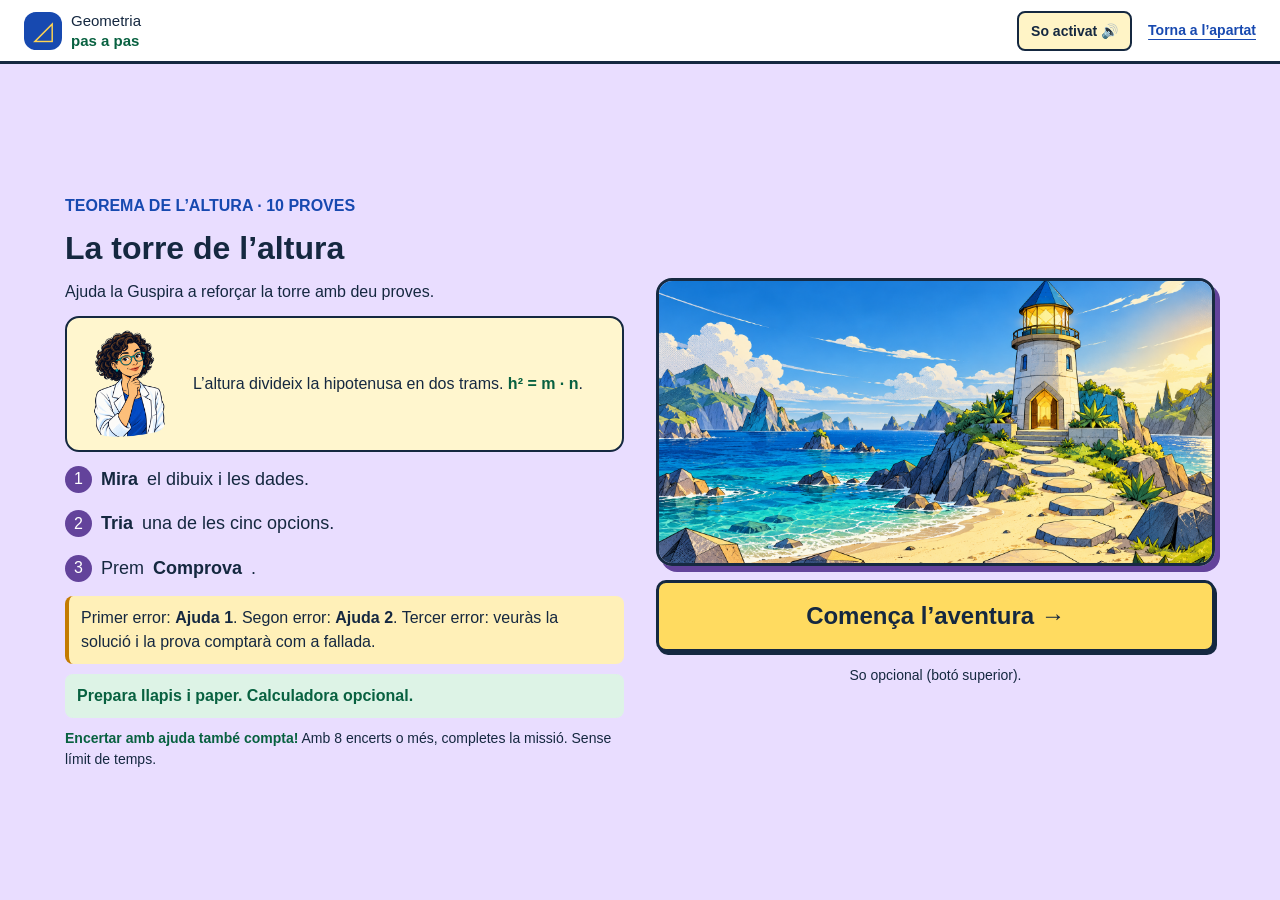
==== commit 9daf3062: "Afegeix els tres escape rooms de raó de semblança" ====
--- a/escape-altura.html
+++ b/escape-altura.html
@@ -16,7 +16,7 @@
   <script src="escape-audio.js?v=20261005-controls6" defer></script>
   <script src="escape-projeccions-data.js?v=projeccions1" defer></script>
   <script src="escape-report.js?v=informe1" defer></script>
-  <script src="escape-tales.js?v=projeccions1" defer></script>
+  <script src="escape-tales.js?v=raons1" defer></script>
 </head>
 <body class="escape-body semblanca-escape tales-escape">
   <a class="skip" href="#game-main">Ves a la prova</a>
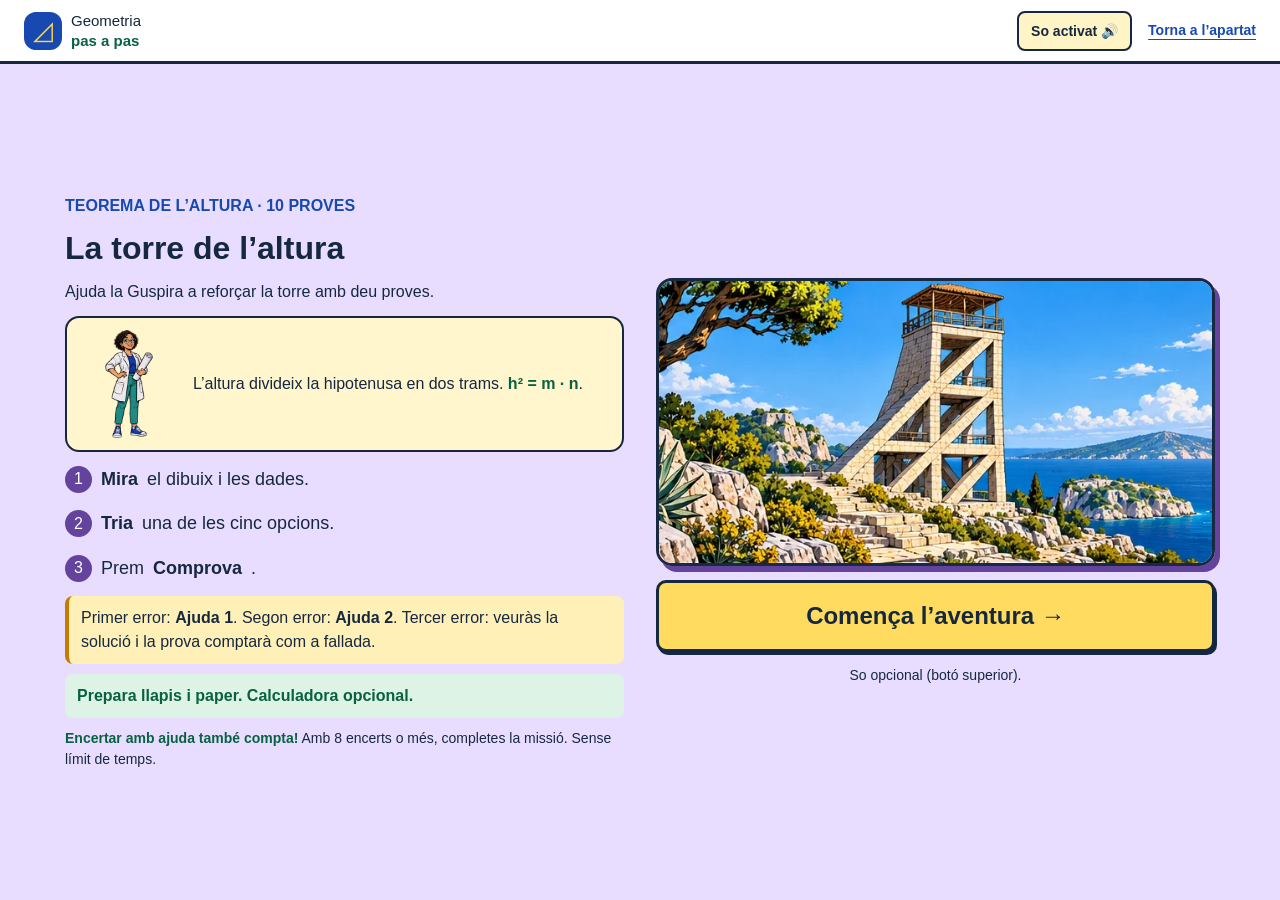
==== commit 6c08321c: "Dona a cada escape room escenes i retrats propis" ====
--- a/escape-altura.html
+++ b/escape-altura.html
@@ -16,7 +16,8 @@
   <script src="escape-audio.js?v=20261005-controls6" defer></script>
   <script src="escape-projeccions-data.js?v=projeccions1" defer></script>
   <script src="escape-report.js?v=informe1" defer></script>
-  <script src="escape-tales.js?v=raons1" defer></script>
+  <script src="escape-visuals.js?v=imatges1" defer></script>
+  <script src="escape-tales.js?v=imatges1" defer></script>
 </head>
 <body class="escape-body semblanca-escape tales-escape">
   <a class="skip" href="#game-main">Ves a la prova</a>
